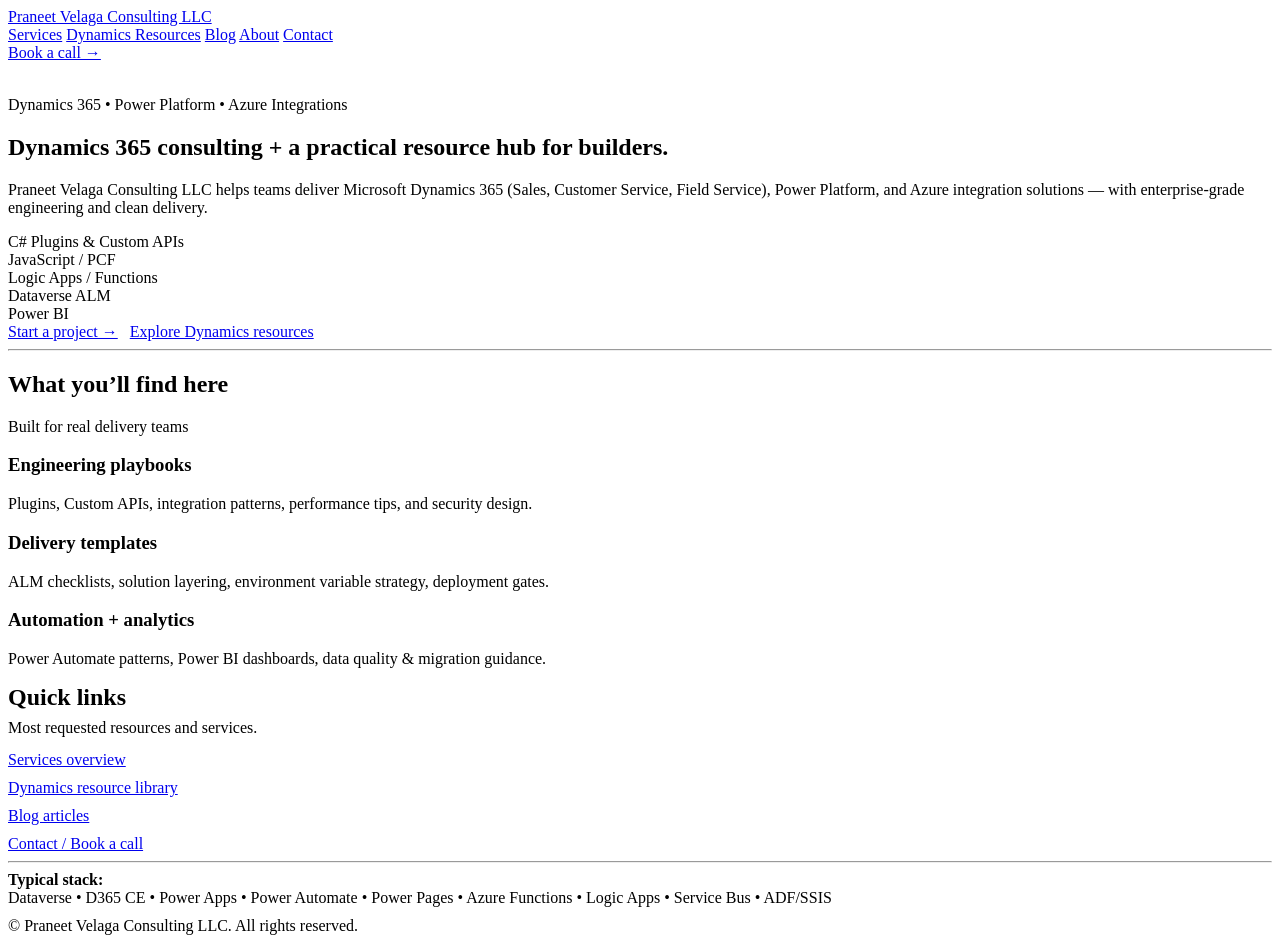
==== index.html @ 3e067a27 "Add files via upload" ====
<!doctype html>
<html lang="en">
<head>
  <meta charset="utf-8" />
  <meta name="viewport" content="width=device-width, initial-scale=1" />
  <title>Praneet Velaga Consulting LLC | Dynamics 365 &amp; Power Platform Resource Hub</title>
  <meta name="description" content="Dynamics 365 consulting and a practical resource hub for plugins, integrations, ALM, Power Automate, Power Pages, and Power BI." />
  <link rel="stylesheet" href="assets/styles.css" />
  <link rel="icon" href="assets/favicon.svg" type="image/svg+xml" />
</head>
<body>
  <header>
    <div class="nav">
      <a class="brand" href="index.html">
        <div class="logo" aria-hidden="true"></div>
        <div>Praneet Velaga Consulting LLC</div>
      </a>
      <nav class="navlinks">
        <a href="services.html">Services</a>
        <a href="resources.html">Dynamics Resources</a>
        <a href="blog.html">Blog</a>
        <a href="about.html">About</a>
        <a href="contact.html">Contact</a>
      </nav>
      <a class="cta" href="contact.html">Book a call →</a>
    </div>
  </header>

  <main class="wrap">
    
<section class="grid2" style="padding:34px 0 10px;">
  <div>
    <div class="kicker">Dynamics 365 • Power Platform • Azure Integrations</div>
    <h1>Dynamics 365 consulting + a practical resource hub for builders.</h1>
    <p class="sub">
      Praneet Velaga Consulting LLC helps teams deliver Microsoft Dynamics 365 (Sales, Customer Service, Field Service),
      Power Platform, and Azure integration solutions — with enterprise-grade engineering and clean delivery.
    </p>

    <div class="pillrow">
      <div class="pill">C# Plugins & Custom APIs</div>
      <div class="pill">JavaScript / PCF</div>
      <div class="pill">Logic Apps / Functions</div>
      <div class="pill">Dataverse ALM</div>
      <div class="pill">Power BI</div>
    </div>

    <div style="display:flex; gap:12px; flex-wrap:wrap;">
      <a class="cta" href="contact.html">Start a project →</a>
      <a class="btn" href="resources.html">Explore Dynamics resources</a>
    </div>

    <hr class="sep"/>

    <div class="sectiontitle">
      <h2>What you’ll find here</h2>
      <p>Built for real delivery teams</p>
    </div>

    <div class="grid3">
      <div class="card item">
        <h3>Engineering playbooks</h3>
        <p>Plugins, Custom APIs, integration patterns, performance tips, and security design.</p>
      </div>
      <div class="card item">
        <h3>Delivery templates</h3>
        <p>ALM checklists, solution layering, environment variable strategy, deployment gates.</p>
      </div>
      <div class="card item">
        <h3>Automation + analytics</h3>
        <p>Power Automate patterns, Power BI dashboards, data quality & migration guidance.</p>
      </div>
    </div>
  </div>

  <div class="card">
    <h2 style="margin:0 0 8px;">Quick links</h2>
    <p class="small" style="margin:0; color:var(--muted)">Most requested resources and services.</p>
    <div style="margin-top:14px; display:grid; gap:10px;">
      <a class="btn" href="services.html">Services overview</a>
      <a class="btn" href="resources.html">Dynamics resource library</a>
      <a class="btn" href="blog.html">Blog articles</a>
      <a class="btn" href="contact.html">Contact / Book a call</a>
    </div>
    <hr class="sep"/>
    <div class="small" style="color:var(--muted)">
      <strong style="color:var(--text)">Typical stack:</strong><br/>
      Dataverse • D365 CE • Power Apps • Power Automate • Power Pages • Azure Functions • Logic Apps • Service Bus • ADF/SSIS
    </div>
  </div>
</section>

    <footer>
      <div class="small">© <span id="year"></span> Praneet Velaga Consulting LLC. All rights reserved.</div>
    </footer>
  </main>

  <script src="assets/site.js"></script>
  
</body>
</html>
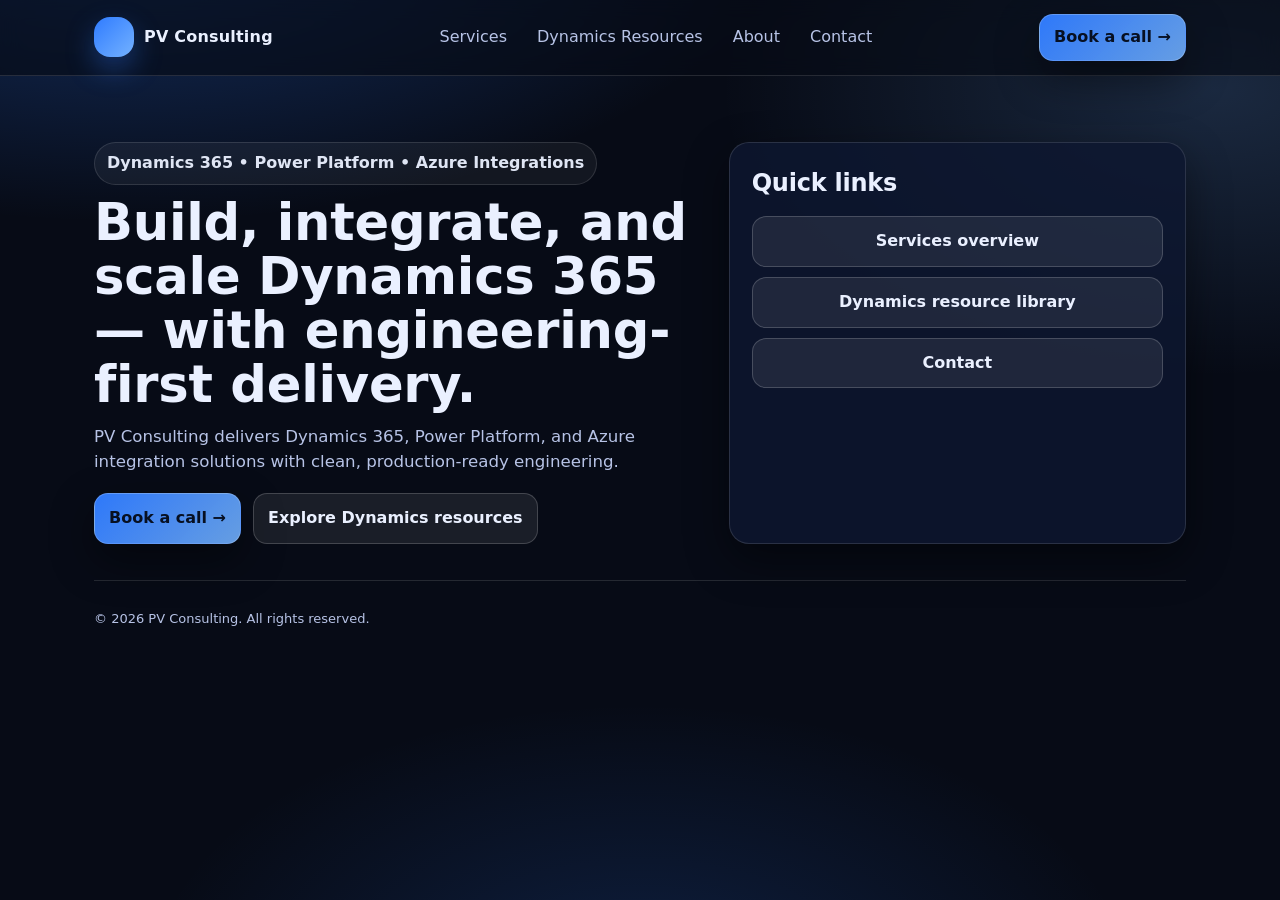
==== commit 9dd9f8fc: "Add files via upload" ====
--- a/index.html
+++ b/index.html
@@ -3,99 +3,47 @@
 <head>
   <meta charset="utf-8" />
   <meta name="viewport" content="width=device-width, initial-scale=1" />
-  <title>Praneet Velaga Consulting LLC | Dynamics 365 &amp; Power Platform Resource Hub</title>
-  <meta name="description" content="Dynamics 365 consulting and a practical resource hub for plugins, integrations, ALM, Power Automate, Power Pages, and Power BI." />
+  <title>PV Consulting | Dynamics 365 &amp; Power Platform</title>
+  <meta name="description" content="PV Consulting website." />
   <link rel="stylesheet" href="assets/styles.css" />
   <link rel="icon" href="assets/favicon.svg" type="image/svg+xml" />
 </head>
 <body>
   <header>
     <div class="nav">
-      <a class="brand" href="index.html">
-        <div class="logo" aria-hidden="true"></div>
-        <div>Praneet Velaga Consulting LLC</div>
-      </a>
+      <a class="brand" href="index.html"><div class="logo" aria-hidden="true"></div><div>PV Consulting</div></a>
       <nav class="navlinks">
         <a href="services.html">Services</a>
         <a href="resources.html">Dynamics Resources</a>
-        <a href="blog.html">Blog</a>
         <a href="about.html">About</a>
         <a href="contact.html">Contact</a>
       </nav>
-      <a class="cta" href="contact.html">Book a call →</a>
+      <a class="cta" href="https://calendly.com/your-calendly-link" target="_blank" rel="noopener">Book a call →</a>
     </div>
   </header>
-
   <main class="wrap">
-    
-<section class="grid2" style="padding:34px 0 10px;">
+    <section class="grid2" style="padding:42px 0 10px;">
   <div>
     <div class="kicker">Dynamics 365 • Power Platform • Azure Integrations</div>
-    <h1>Dynamics 365 consulting + a practical resource hub for builders.</h1>
-    <p class="sub">
-      Praneet Velaga Consulting LLC helps teams deliver Microsoft Dynamics 365 (Sales, Customer Service, Field Service),
-      Power Platform, and Azure integration solutions — with enterprise-grade engineering and clean delivery.
-    </p>
-
-    <div class="pillrow">
-      <div class="pill">C# Plugins & Custom APIs</div>
-      <div class="pill">JavaScript / PCF</div>
-      <div class="pill">Logic Apps / Functions</div>
-      <div class="pill">Dataverse ALM</div>
-      <div class="pill">Power BI</div>
-    </div>
-
+    <h1>Build, integrate, and scale Dynamics 365 — with engineering-first delivery.</h1>
+    <p class="sub">PV Consulting delivers Dynamics 365, Power Platform, and Azure integration solutions with clean, production-ready engineering.</p>
     <div style="display:flex; gap:12px; flex-wrap:wrap;">
-      <a class="cta" href="contact.html">Start a project →</a>
+      <a class="cta" href="https://calendly.com/your-calendly-link" target="_blank" rel="noopener">Book a call →</a>
       <a class="btn" href="resources.html">Explore Dynamics resources</a>
     </div>
-
-    <hr class="sep"/>
-
-    <div class="sectiontitle">
-      <h2>What you’ll find here</h2>
-      <p>Built for real delivery teams</p>
-    </div>
-
-    <div class="grid3">
-      <div class="card item">
-        <h3>Engineering playbooks</h3>
-        <p>Plugins, Custom APIs, integration patterns, performance tips, and security design.</p>
-      </div>
-      <div class="card item">
-        <h3>Delivery templates</h3>
-        <p>ALM checklists, solution layering, environment variable strategy, deployment gates.</p>
-      </div>
-      <div class="card item">
-        <h3>Automation + analytics</h3>
-        <p>Power Automate patterns, Power BI dashboards, data quality & migration guidance.</p>
-      </div>
-    </div>
   </div>
-
   <div class="card">
     <h2 style="margin:0 0 8px;">Quick links</h2>
-    <p class="small" style="margin:0; color:var(--muted)">Most requested resources and services.</p>
     <div style="margin-top:14px; display:grid; gap:10px;">
       <a class="btn" href="services.html">Services overview</a>
       <a class="btn" href="resources.html">Dynamics resource library</a>
-      <a class="btn" href="blog.html">Blog articles</a>
-      <a class="btn" href="contact.html">Contact / Book a call</a>
-    </div>
-    <hr class="sep"/>
-    <div class="small" style="color:var(--muted)">
-      <strong style="color:var(--text)">Typical stack:</strong><br/>
-      Dataverse • D365 CE • Power Apps • Power Automate • Power Pages • Azure Functions • Logic Apps • Service Bus • ADF/SSIS
+      <a class="btn" href="contact.html">Contact</a>
     </div>
   </div>
 </section>
-
-    <footer>
-      <div class="small">© <span id="year"></span> Praneet Velaga Consulting LLC. All rights reserved.</div>
-    </footer>
+    <footer><div class="small">© <span id="year"></span> PV Consulting. All rights reserved.</div></footer>
   </main>
-
   <script src="assets/site.js"></script>
   
 </body>
-</html>
+</html>
--- a/assets/styles.css
+++ b/assets/styles.css
@@ -0,0 +1,140 @@
+:root{
+  --bg:#070b16;
+  --panel:#0e1730;
+  --panel2:#0b1226;
+  --text:#eaf0ff;
+  --muted:#b7c3e6;
+  --accent:#2f7bff;
+  --accent2:#74b2ff;
+  --border:rgba(255,255,255,.12);
+  --shadow:0 16px 44px rgba(0,0,0,.45);
+  --radius:20px;
+  --max:1140px;
+}
+*{box-sizing:border-box}
+html,body{height:100%}
+body{
+  margin:0;
+  font-family: ui-sans-serif, system-ui, -apple-system, Segoe UI, Roboto, Helvetica, Arial;
+  background:
+    radial-gradient(1100px 520px at 10% -10%, rgba(47,123,255,.35), transparent 60%),
+    radial-gradient(900px 520px at 95% 10%, rgba(116,178,255,.18), transparent 55%),
+    radial-gradient(900px 520px at 50% 110%, rgba(47,123,255,.18), transparent 55%),
+    var(--bg);
+  color:var(--text);
+  line-height:1.55;
+}
+a{color:inherit}
+.wrap{max-width:var(--max); margin:0 auto; padding:24px}
+header{
+  position:sticky; top:0;
+  backdrop-filter: blur(10px);
+  background: rgba(7,11,22,.65);
+  border-bottom: 1px solid var(--border);
+  z-index:10;
+}
+.nav{
+  display:flex; align-items:center; justify-content:space-between;
+  gap:16px;
+  padding:14px 24px;
+  max-width:var(--max); margin:0 auto;
+}
+.brand{
+  display:flex; align-items:center; gap:10px; text-decoration:none;
+  font-weight:900; letter-spacing:.2px;
+}
+.logo{
+  width:40px; height:40px; border-radius:16px;
+  background: linear-gradient(135deg, var(--accent), var(--accent2));
+  box-shadow: 0 12px 28px rgba(47,123,255,.35);
+}
+.navlinks{display:flex; gap:8px; flex-wrap:wrap}
+.navlinks a{
+  text-decoration:none; color:var(--muted);
+  padding:8px 10px; border-radius:12px;
+  border:1px solid transparent;
+}
+.navlinks a:hover{background:rgba(255,255,255,.06); color:var(--text); border-color:rgba(255,255,255,.08)}
+.navlinks a.active{background:rgba(255,255,255,.07); color:var(--text); border-color:rgba(255,255,255,.12)}
+.cta{
+  display:inline-flex; align-items:center; gap:10px;
+  background: linear-gradient(135deg, rgba(47,123,255,.98), rgba(116,178,255,.88));
+  color:#071022;
+  text-decoration:none;
+  padding:10px 14px;
+  border-radius:14px;
+  font-weight:900;
+  box-shadow: var(--shadow);
+  border:1px solid rgba(255,255,255,.18);
+  white-space:nowrap;
+}
+.btn{
+  display:inline-flex;
+  justify-content:center; align-items:center;
+  gap:10px;
+  padding:12px 14px;
+  border-radius:14px;
+  border:1px solid rgba(255,255,255,.18);
+  background: rgba(255,255,255,.08);
+  color: var(--text);
+  cursor:pointer;
+  font-weight:800;
+  text-decoration:none;
+}
+.btn:hover{background: rgba(255,255,255,.12)}
+.card{
+  background: rgba(14,23,48,.84);
+  border: 1px solid var(--border);
+  border-radius: var(--radius);
+  box-shadow: var(--shadow);
+  padding:22px;
+}
+h1,h2,h3{letter-spacing:-.25px}
+h1{font-size: clamp(32px, 4vw, 56px); line-height:1.06; margin:0 0 12px}
+.sub{color:var(--muted); font-size: clamp(16px, 1.3vw, 18px); margin:0 0 18px}
+.kicker{
+  color: rgba(234,240,255,.95);
+  font-weight:900;
+  display:inline-block;
+  margin-bottom:10px;
+  padding:8px 12px;
+  border-radius:999px;
+  border:1px solid var(--border);
+  background: rgba(255,255,255,.05);
+}
+.grid2{display:grid; grid-template-columns: 1.15fr .85fr; gap:16px; align-items:stretch}
+@media (max-width: 900px){.grid2{grid-template-columns:1fr}}
+.grid3{display:grid; grid-template-columns: repeat(3, 1fr); gap:14px}
+@media (max-width: 900px){.grid3{grid-template-columns:1fr}}
+.pillrow{display:flex; flex-wrap:wrap; gap:10px; margin:16px 0 24px}
+.pill{
+  padding:8px 12px;
+  border-radius:999px;
+  background: rgba(255,255,255,.06);
+  border: 1px solid var(--border);
+  color: var(--muted);
+  font-size: 13px;
+}
+.sectiontitle{display:flex; align-items:flex-end; justify-content:space-between; gap:12px; margin:18px 0 12px}
+.sectiontitle p{margin:0; color:var(--muted); font-size:14px}
+.item h3{margin:0 0 6px; font-size:16px}
+.item p{margin:0; color:var(--muted); font-size:14px}
+.list{margin:0; padding-left:18px; color:var(--muted)}
+.list li{margin:8px 0}
+footer{padding:28px 0 40px; color:var(--muted); border-top:1px solid var(--border); margin-top:26px}
+.small{font-size:13px}
+.controls{display:flex; flex-wrap:wrap; gap:10px; align-items:center; margin:14px 0 6px;}
+input[type="search"], select{
+  padding:12px 12px; border-radius:14px; border:1px solid var(--border);
+  background: rgba(255,255,255,.05); color: var(--text); outline:none;
+}
+select{padding-right:32px}
+.tag{
+  display:inline-flex; align-items:center; font-size:12px; padding:6px 10px;
+  border-radius:999px; border:1px solid rgba(255,255,255,.14);
+  background: rgba(255,255,255,.05); color: var(--muted);
+  margin-right:8px; margin-top:8px;
+}
+.resource-meta{margin-top:10px; color:var(--muted); font-size:13px}
+.resource-actions{display:flex; gap:10px; flex-wrap:wrap; margin-top:12px}
+hr.sep{border:none; border-top:1px solid var(--border); margin:18px 0}
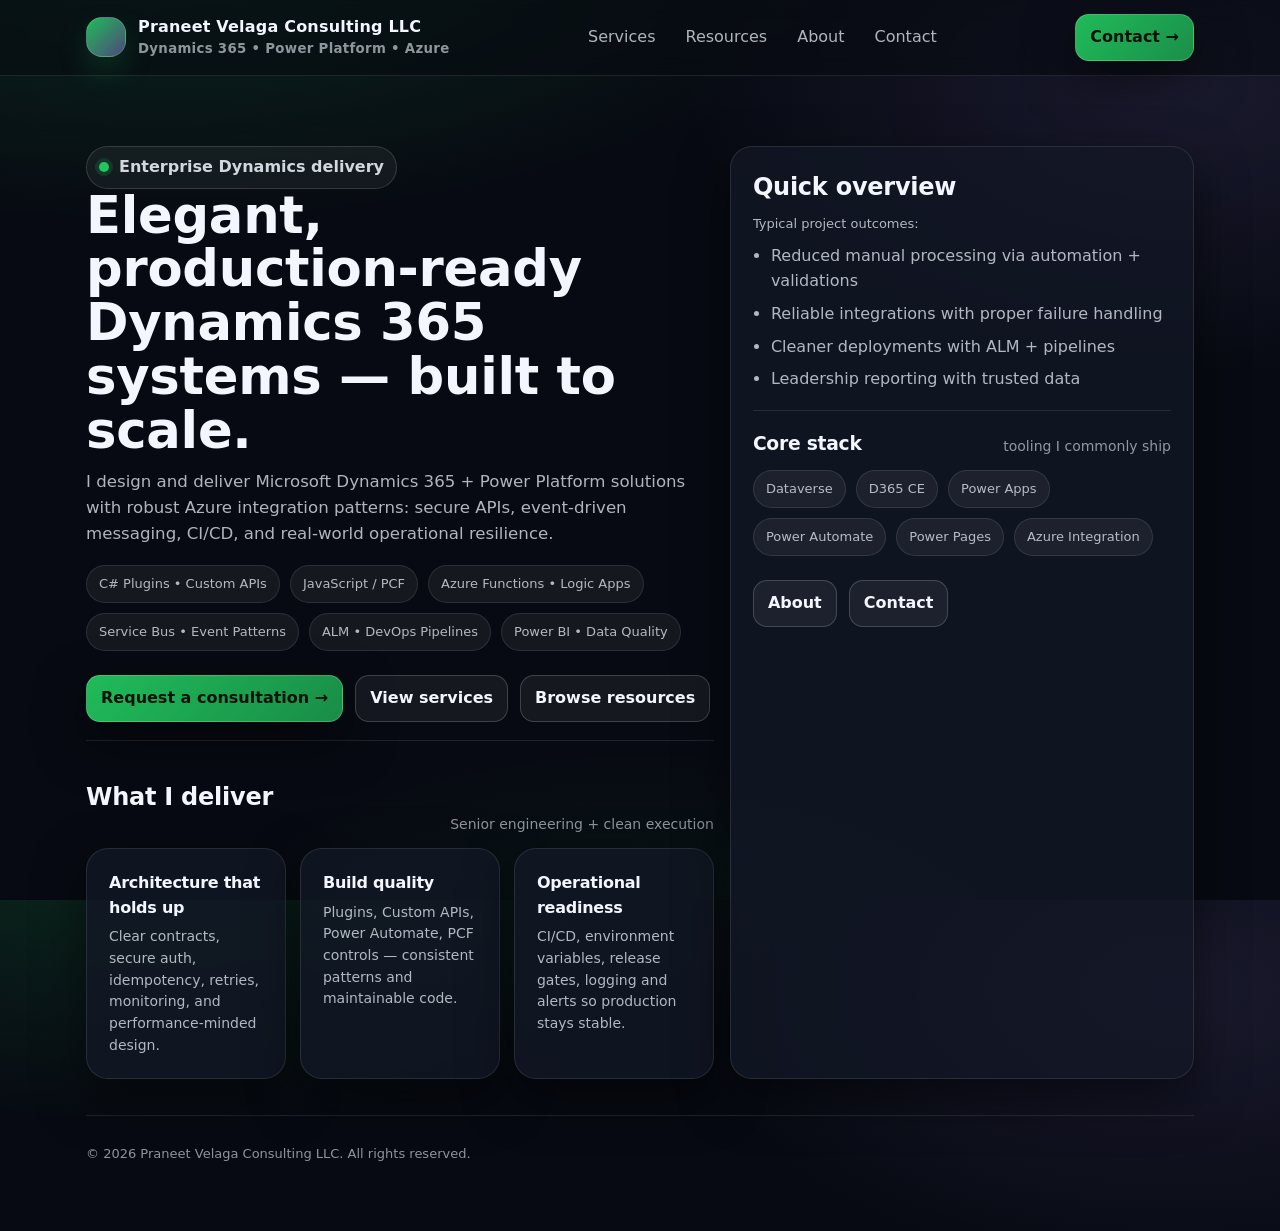
==== commit 8fccad76: "Add files via upload" ====
--- a/index.html
+++ b/index.html
@@ -3,47 +3,118 @@
 <head>
   <meta charset="utf-8" />
   <meta name="viewport" content="width=device-width, initial-scale=1" />
-  <title>PV Consulting | Dynamics 365 &amp; Power Platform</title>
-  <meta name="description" content="PV Consulting website." />
+  <title>Praneet Velaga Consulting LLC | Dynamics 365 &amp; Power Platform</title>
+  <meta name="description" content="Elegant Dynamics 365 consulting website with technical services and a curated resource hub." />
   <link rel="stylesheet" href="assets/styles.css" />
   <link rel="icon" href="assets/favicon.svg" type="image/svg+xml" />
 </head>
 <body>
   <header>
     <div class="nav">
-      <a class="brand" href="index.html"><div class="logo" aria-hidden="true"></div><div>PV Consulting</div></a>
+      <a class="brand" href="index.html">
+        <div class="logo" aria-hidden="true"></div>
+        <div>
+          Praneet Velaga Consulting LLC
+          <small>Dynamics 365 • Power Platform • Azure</small>
+        </div>
+      </a>
       <nav class="navlinks">
         <a href="services.html">Services</a>
-        <a href="resources.html">Dynamics Resources</a>
+        <a href="resources.html">Resources</a>
         <a href="about.html">About</a>
         <a href="contact.html">Contact</a>
       </nav>
-      <a class="cta" href="https://calendly.com/your-calendly-link" target="_blank" rel="noopener">Book a call →</a>
+      <a class="cta" href="contact.html">Contact →</a>
     </div>
   </header>
+
   <main class="wrap">
-    <section class="grid2" style="padding:42px 0 10px;">
+    
+<section class="grid2" style="padding:44px 0 10px;">
   <div>
-    <div class="kicker">Dynamics 365 • Power Platform • Azure Integrations</div>
-    <h1>Build, integrate, and scale Dynamics 365 — with engineering-first delivery.</h1>
-    <p class="sub">PV Consulting delivers Dynamics 365, Power Platform, and Azure integration solutions with clean, production-ready engineering.</p>
+    <div class="kicker"><span class="kdot"></span> Enterprise Dynamics delivery</div>
+    <h1>Elegant, production‑ready Dynamics 365 systems — built to scale.</h1>
+    <p class="sub">
+      I design and deliver Microsoft Dynamics 365 + Power Platform solutions with robust Azure integration patterns:
+      secure APIs, event-driven messaging, CI/CD, and real-world operational resilience.
+    </p>
+
+    <div class="pillrow">
+      <div class="pill">C# Plugins • Custom APIs</div>
+      <div class="pill">JavaScript / PCF</div>
+      <div class="pill">Azure Functions • Logic Apps</div>
+      <div class="pill">Service Bus • Event Patterns</div>
+      <div class="pill">ALM • DevOps Pipelines</div>
+      <div class="pill">Power BI • Data Quality</div>
+    </div>
+
     <div style="display:flex; gap:12px; flex-wrap:wrap;">
-      <a class="cta" href="https://calendly.com/your-calendly-link" target="_blank" rel="noopener">Book a call →</a>
-      <a class="btn" href="resources.html">Explore Dynamics resources</a>
+      <a class="cta" href="contact.html">Request a consultation →</a>
+      <a class="ghost" href="services.html">View services</a>
+      <a class="ghost" href="resources.html">Browse resources</a>
+    </div>
+
+    <hr class="sep"/>
+
+    <div class="sectiontitle">
+      <h2>What I deliver</h2>
+      <p>Senior engineering + clean execution</p>
+    </div>
+
+    <div class="grid3">
+      <div class="card item">
+        <h3>Architecture that holds up</h3>
+        <p>Clear contracts, secure auth, idempotency, retries, monitoring, and performance-minded design.</p>
+      </div>
+      <div class="card item">
+        <h3>Build quality</h3>
+        <p>Plugins, Custom APIs, Power Automate, PCF controls — consistent patterns and maintainable code.</p>
+      </div>
+      <div class="card item">
+        <h3>Operational readiness</h3>
+        <p>CI/CD, environment variables, release gates, logging and alerts so production stays stable.</p>
+      </div>
     </div>
   </div>
+
   <div class="card">
-    <h2 style="margin:0 0 8px;">Quick links</h2>
-    <div style="margin-top:14px; display:grid; gap:10px;">
-      <a class="btn" href="services.html">Services overview</a>
-      <a class="btn" href="resources.html">Dynamics resource library</a>
-      <a class="btn" href="contact.html">Contact</a>
+    <h2 style="margin:0 0 8px;">Quick overview</h2>
+    <p class="small" style="margin:0; color:var(--muted)">Typical project outcomes:</p>
+    <ul class="list" style="margin-top:10px;">
+      <li>Reduced manual processing via automation + validations</li>
+      <li>Reliable integrations with proper failure handling</li>
+      <li>Cleaner deployments with ALM + pipelines</li>
+      <li>Leadership reporting with trusted data</li>
+    </ul>
+
+    <hr class="sep"/>
+
+    <div class="sectiontitle" style="margin-top:0;">
+      <h3 style="margin:0;">Core stack</h3>
+      <p>tooling I commonly ship</p>
+    </div>
+    <div class="pillrow" style="margin-top:10px;">
+      <div class="pill">Dataverse</div>
+      <div class="pill">D365 CE</div>
+      <div class="pill">Power Apps</div>
+      <div class="pill">Power Automate</div>
+      <div class="pill">Power Pages</div>
+      <div class="pill">Azure Integration</div>
+    </div>
+
+    <div style="display:flex; gap:12px; flex-wrap:wrap; margin-top:6px;">
+      <a class="ghost" href="about.html">About</a>
+      <a class="ghost" href="contact.html">Contact</a>
     </div>
   </div>
 </section>
-    <footer><div class="small">© <span id="year"></span> PV Consulting. All rights reserved.</div></footer>
+
+    <footer>
+      <div class="small">© <span id="year"></span> Praneet Velaga Consulting LLC. All rights reserved.</div>
+    </footer>
   </main>
+
   <script src="assets/site.js"></script>
   
 </body>
-</html>+</html>
--- a/assets/styles.css
+++ b/assets/styles.css
@@ -1,111 +1,125 @@
 :root{
-  --bg:#070b16;
-  --panel:#0e1730;
-  --panel2:#0b1226;
-  --text:#eaf0ff;
-  --muted:#b7c3e6;
-  --accent:#2f7bff;
-  --accent2:#74b2ff;
-  --border:rgba(255,255,255,.12);
-  --shadow:0 16px 44px rgba(0,0,0,.45);
-  --radius:20px;
-  --max:1140px;
+  --bg:#070A12;
+  --panel:rgba(18,24,38,.78);
+  --panelSolid:#121826;
+  --text:#F3F6FF;
+  --muted:rgba(243,246,255,.72);
+  --muted2:rgba(243,246,255,.58);
+  --accent:#22c55e;      /* subtle emerald */
+  --accent2:#a78bfa;     /* soft violet highlight (sparingly) */
+  --border:rgba(255,255,255,.10);
+  --shadow:0 18px 50px rgba(0,0,0,.50);
+  --radius:22px;
+  --max:1160px;
 }
 *{box-sizing:border-box}
 html,body{height:100%}
 body{
   margin:0;
   font-family: ui-sans-serif, system-ui, -apple-system, Segoe UI, Roboto, Helvetica, Arial;
-  background:
-    radial-gradient(1100px 520px at 10% -10%, rgba(47,123,255,.35), transparent 60%),
-    radial-gradient(900px 520px at 95% 10%, rgba(116,178,255,.18), transparent 55%),
-    radial-gradient(900px 520px at 50% 110%, rgba(47,123,255,.18), transparent 55%),
-    var(--bg);
   color:var(--text);
   line-height:1.55;
+  background:
+    radial-gradient(1200px 520px at 12% -10%, rgba(34,197,94,.18), transparent 60%),
+    radial-gradient(900px 520px at 92% 10%, rgba(167,139,250,.12), transparent 55%),
+    radial-gradient(900px 520px at 50% 115%, rgba(34,197,94,.10), transparent 55%),
+    var(--bg);
 }
 a{color:inherit}
-.wrap{max-width:var(--max); margin:0 auto; padding:24px}
+.wrap{max-width:var(--max); margin:0 auto; padding:26px}
 header{
-  position:sticky; top:0;
+  position:sticky; top:0; z-index:10;
   backdrop-filter: blur(10px);
-  background: rgba(7,11,22,.65);
+  background: rgba(7,10,18,.60);
   border-bottom: 1px solid var(--border);
-  z-index:10;
 }
 .nav{
   display:flex; align-items:center; justify-content:space-between;
-  gap:16px;
-  padding:14px 24px;
+  gap:14px;
+  padding:14px 26px;
   max-width:var(--max); margin:0 auto;
 }
 .brand{
-  display:flex; align-items:center; gap:10px; text-decoration:none;
+  display:flex; align-items:center; gap:12px; text-decoration:none;
   font-weight:900; letter-spacing:.2px;
 }
 .logo{
   width:40px; height:40px; border-radius:16px;
-  background: linear-gradient(135deg, var(--accent), var(--accent2));
-  box-shadow: 0 12px 28px rgba(47,123,255,.35);
+  background:
+    linear-gradient(135deg, rgba(34,197,94,.95), rgba(167,139,250,.45));
+  box-shadow: 0 14px 30px rgba(34,197,94,.18);
+  border:1px solid rgba(255,255,255,.14);
 }
+.brand small{display:block; font-weight:700; color:var(--muted2); letter-spacing:.3px}
 .navlinks{display:flex; gap:8px; flex-wrap:wrap}
 .navlinks a{
-  text-decoration:none; color:var(--muted);
-  padding:8px 10px; border-radius:12px;
+  text-decoration:none;
+  color:var(--muted);
+  padding:8px 10px;
+  border-radius:12px;
   border:1px solid transparent;
 }
-.navlinks a:hover{background:rgba(255,255,255,.06); color:var(--text); border-color:rgba(255,255,255,.08)}
-.navlinks a.active{background:rgba(255,255,255,.07); color:var(--text); border-color:rgba(255,255,255,.12)}
+.navlinks a:hover{
+  background:rgba(255,255,255,.06);
+  color:var(--text);
+  border-color:rgba(255,255,255,.10);
+}
+.navlinks a.active{
+  background:rgba(255,255,255,.07);
+  color:var(--text);
+  border-color:rgba(255,255,255,.14);
+}
 .cta{
   display:inline-flex; align-items:center; gap:10px;
-  background: linear-gradient(135deg, rgba(47,123,255,.98), rgba(116,178,255,.88));
-  color:#071022;
   text-decoration:none;
   padding:10px 14px;
   border-radius:14px;
   font-weight:900;
+  color:#07120b;
+  background: linear-gradient(135deg, rgba(34,197,94,.95), rgba(34,197,94,.70));
+  border:1px solid rgba(255,255,255,.18);
   box-shadow: var(--shadow);
-  border:1px solid rgba(255,255,255,.18);
   white-space:nowrap;
 }
-.btn{
-  display:inline-flex;
-  justify-content:center; align-items:center;
-  gap:10px;
-  padding:12px 14px;
+.ghost{
+  display:inline-flex; align-items:center; justify-content:center;
+  padding:10px 14px;
   border-radius:14px;
   border:1px solid rgba(255,255,255,.18);
-  background: rgba(255,255,255,.08);
+  background: rgba(255,255,255,.06);
   color: var(--text);
-  cursor:pointer;
+  text-decoration:none;
   font-weight:800;
-  text-decoration:none;
 }
-.btn:hover{background: rgba(255,255,255,.12)}
+.ghost:hover{background:rgba(255,255,255,.10)}
 .card{
-  background: rgba(14,23,48,.84);
+  background: var(--panel);
   border: 1px solid var(--border);
   border-radius: var(--radius);
   box-shadow: var(--shadow);
   padding:22px;
 }
 h1,h2,h3{letter-spacing:-.25px}
-h1{font-size: clamp(32px, 4vw, 56px); line-height:1.06; margin:0 0 12px}
+h1{font-size: clamp(34px, 4vw, 58px); line-height:1.05; margin:0 0 12px}
 .sub{color:var(--muted); font-size: clamp(16px, 1.3vw, 18px); margin:0 0 18px}
 .kicker{
-  color: rgba(234,240,255,.95);
-  font-weight:900;
-  display:inline-block;
-  margin-bottom:10px;
+  display:inline-flex; gap:10px; align-items:center;
   padding:8px 12px;
   border-radius:999px;
-  border:1px solid var(--border);
+  border:1px solid rgba(255,255,255,.14);
   background: rgba(255,255,255,.05);
+  color: rgba(243,246,255,.86);
+  font-weight:900;
+}
+.kdot{
+  width:10px; height:10px; border-radius:999px;
+  background: var(--accent);
+  box-shadow: 0 0 0 4px rgba(34,197,94,.16);
 }
 .grid2{display:grid; grid-template-columns: 1.15fr .85fr; gap:16px; align-items:stretch}
-@media (max-width: 900px){.grid2{grid-template-columns:1fr}}
+@media (max-width: 960px){.grid2{grid-template-columns:1fr}}
 .grid3{display:grid; grid-template-columns: repeat(3, 1fr); gap:14px}
-@media (max-width: 900px){.grid3{grid-template-columns:1fr}}
+@media (max-width: 960px){.grid3{grid-template-columns:1fr}}
 .pillrow{display:flex; flex-wrap:wrap; gap:10px; margin:16px 0 24px}
 .pill{
   padding:8px 12px;
@@ -116,13 +130,15 @@
   font-size: 13px;
 }
 .sectiontitle{display:flex; align-items:flex-end; justify-content:space-between; gap:12px; margin:18px 0 12px}
-.sectiontitle p{margin:0; color:var(--muted); font-size:14px}
+.sectiontitle p{margin:0; color:var(--muted2); font-size:14px}
 .item h3{margin:0 0 6px; font-size:16px}
 .item p{margin:0; color:var(--muted); font-size:14px}
 .list{margin:0; padding-left:18px; color:var(--muted)}
 .list li{margin:8px 0}
-footer{padding:28px 0 40px; color:var(--muted); border-top:1px solid var(--border); margin-top:26px}
+hr.sep{border:none; border-top:1px solid var(--border); margin:18px 0}
+footer{padding:28px 0 40px; color:var(--muted2); border-top:1px solid var(--border); margin-top:26px}
 .small{font-size:13px}
+
 .controls{display:flex; flex-wrap:wrap; gap:10px; align-items:center; margin:14px 0 6px;}
 input[type="search"], select{
   padding:12px 12px; border-radius:14px; border:1px solid var(--border);
@@ -130,11 +146,35 @@
 }
 select{padding-right:32px}
 .tag{
-  display:inline-flex; align-items:center; font-size:12px; padding:6px 10px;
-  border-radius:999px; border:1px solid rgba(255,255,255,.14);
-  background: rgba(255,255,255,.05); color: var(--muted);
+  display:inline-flex; align-items:center;
+  font-size:12px; padding:6px 10px; border-radius:999px;
+  border:1px solid rgba(255,255,255,.14);
+  background: rgba(255,255,255,.05);
+  color: var(--muted);
   margin-right:8px; margin-top:8px;
 }
-.resource-meta{margin-top:10px; color:var(--muted); font-size:13px}
+.resource-meta{margin-top:10px; color:var(--muted2); font-size:13px}
 .resource-actions{display:flex; gap:10px; flex-wrap:wrap; margin-top:12px}
-hr.sep{border:none; border-top:1px solid var(--border); margin:18px 0}
+
+label{display:block; font-size:13px; color:var(--muted2); margin-bottom:6px}
+input, textarea{
+  width:100%;
+  padding:12px 12px;
+  border-radius:14px;
+  border:1px solid var(--border);
+  background: rgba(255,255,255,.05);
+  color: var(--text);
+  outline:none;
+}
+textarea{min-height:110px; resize:vertical}
+button.btn{
+  width:100%;
+  padding:12px 14px;
+  border-radius:14px;
+  border:1px solid rgba(255,255,255,.18);
+  background: rgba(255,255,255,.08);
+  color: var(--text);
+  cursor:pointer;
+  font-weight:900;
+}
+button.btn:hover{background: rgba(255,255,255,.12)}
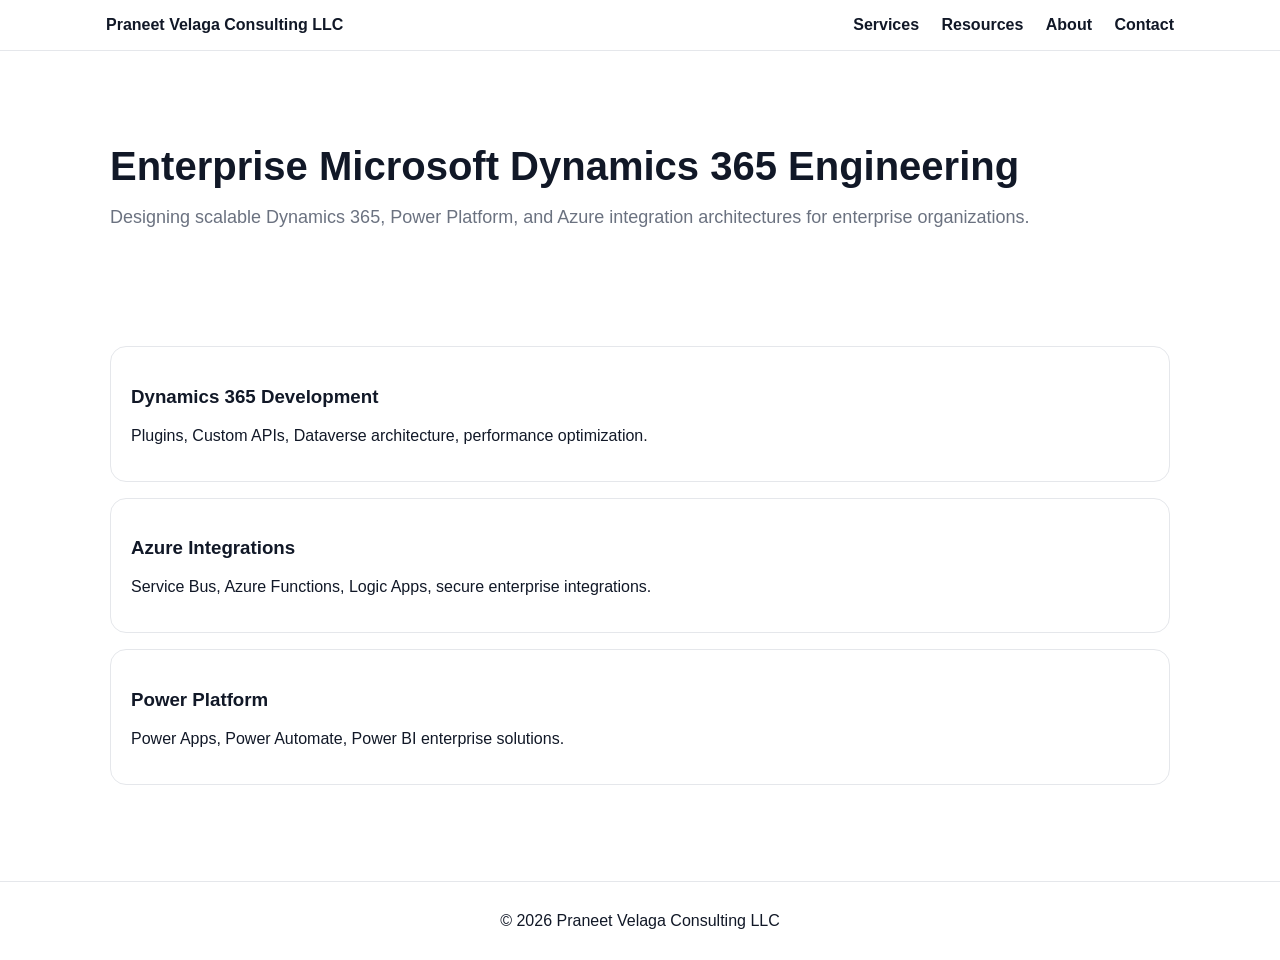
==== commit 3feb1c09: "Add files via upload" ====
--- a/index.html
+++ b/index.html
@@ -1,120 +1,49 @@
-<!doctype html>
-<html lang="en">
+
+<!DOCTYPE html>
+<html>
 <head>
-  <meta charset="utf-8" />
-  <meta name="viewport" content="width=device-width, initial-scale=1" />
-  <title>Praneet Velaga Consulting LLC | Dynamics 365 &amp; Power Platform</title>
-  <meta name="description" content="Elegant Dynamics 365 consulting website with technical services and a curated resource hub." />
-  <link rel="stylesheet" href="assets/styles.css" />
-  <link rel="icon" href="assets/favicon.svg" type="image/svg+xml" />
+<title>Praneet Velaga Consulting LLC</title>
+<link rel="stylesheet" href="assets/styles.css">
 </head>
 <body>
-  <header>
-    <div class="nav">
-      <a class="brand" href="index.html">
-        <div class="logo" aria-hidden="true"></div>
-        <div>
-          Praneet Velaga Consulting LLC
-          <small>Dynamics 365 • Power Platform • Azure</small>
-        </div>
-      </a>
-      <nav class="navlinks">
-        <a href="services.html">Services</a>
-        <a href="resources.html">Resources</a>
-        <a href="about.html">About</a>
-        <a href="contact.html">Contact</a>
-      </nav>
-      <a class="cta" href="contact.html">Contact →</a>
-    </div>
-  </header>
 
-  <main class="wrap">
-    
-<section class="grid2" style="padding:44px 0 10px;">
-  <div>
-    <div class="kicker"><span class="kdot"></span> Enterprise Dynamics delivery</div>
-    <h1>Elegant, production‑ready Dynamics 365 systems — built to scale.</h1>
-    <p class="sub">
-      I design and deliver Microsoft Dynamics 365 + Power Platform solutions with robust Azure integration patterns:
-      secure APIs, event-driven messaging, CI/CD, and real-world operational resilience.
-    </p>
+<header>
+<div class="nav">
+<div><strong>Praneet Velaga Consulting LLC</strong></div>
+<div>
+<a href="services.html">Services</a>
+<a href="resources.html">Resources</a>
+<a href="about.html">About</a>
+<a href="contact.html">Contact</a>
+</div>
+</div>
+</header>
 
-    <div class="pillrow">
-      <div class="pill">C# Plugins • Custom APIs</div>
-      <div class="pill">JavaScript / PCF</div>
-      <div class="pill">Azure Functions • Logic Apps</div>
-      <div class="pill">Service Bus • Event Patterns</div>
-      <div class="pill">ALM • DevOps Pipelines</div>
-      <div class="pill">Power BI • Data Quality</div>
-    </div>
-
-    <div style="display:flex; gap:12px; flex-wrap:wrap;">
-      <a class="cta" href="contact.html">Request a consultation →</a>
-      <a class="ghost" href="services.html">View services</a>
-      <a class="ghost" href="resources.html">Browse resources</a>
-    </div>
-
-    <hr class="sep"/>
-
-    <div class="sectiontitle">
-      <h2>What I deliver</h2>
-      <p>Senior engineering + clean execution</p>
-    </div>
-
-    <div class="grid3">
-      <div class="card item">
-        <h3>Architecture that holds up</h3>
-        <p>Clear contracts, secure auth, idempotency, retries, monitoring, and performance-minded design.</p>
-      </div>
-      <div class="card item">
-        <h3>Build quality</h3>
-        <p>Plugins, Custom APIs, Power Automate, PCF controls — consistent patterns and maintainable code.</p>
-      </div>
-      <div class="card item">
-        <h3>Operational readiness</h3>
-        <p>CI/CD, environment variables, release gates, logging and alerts so production stays stable.</p>
-      </div>
-    </div>
-  </div>
-
-  <div class="card">
-    <h2 style="margin:0 0 8px;">Quick overview</h2>
-    <p class="small" style="margin:0; color:var(--muted)">Typical project outcomes:</p>
-    <ul class="list" style="margin-top:10px;">
-      <li>Reduced manual processing via automation + validations</li>
-      <li>Reliable integrations with proper failure handling</li>
-      <li>Cleaner deployments with ALM + pipelines</li>
-      <li>Leadership reporting with trusted data</li>
-    </ul>
-
-    <hr class="sep"/>
-
-    <div class="sectiontitle" style="margin-top:0;">
-      <h3 style="margin:0;">Core stack</h3>
-      <p>tooling I commonly ship</p>
-    </div>
-    <div class="pillrow" style="margin-top:10px;">
-      <div class="pill">Dataverse</div>
-      <div class="pill">D365 CE</div>
-      <div class="pill">Power Apps</div>
-      <div class="pill">Power Automate</div>
-      <div class="pill">Power Pages</div>
-      <div class="pill">Azure Integration</div>
-    </div>
-
-    <div style="display:flex; gap:12px; flex-wrap:wrap; margin-top:6px;">
-      <a class="ghost" href="about.html">About</a>
-      <a class="ghost" href="contact.html">Contact</a>
-    </div>
-  </div>
+<section class="hero">
+<h1>Enterprise Microsoft Dynamics 365 Engineering</h1>
+<p>Designing scalable Dynamics 365, Power Platform, and Azure integration architectures for enterprise organizations.</p>
 </section>
 
-    <footer>
-      <div class="small">© <span id="year"></span> Praneet Velaga Consulting LLC. All rights reserved.</div>
-    </footer>
-  </main>
+<section class="section">
+<div class="card">
+<h3>Dynamics 365 Development</h3>
+<p>Plugins, Custom APIs, Dataverse architecture, performance optimization.</p>
+</div>
 
-  <script src="assets/site.js"></script>
-  
+<div class="card">
+<h3>Azure Integrations</h3>
+<p>Service Bus, Azure Functions, Logic Apps, secure enterprise integrations.</p>
+</div>
+
+<div class="card">
+<h3>Power Platform</h3>
+<p>Power Apps, Power Automate, Power BI enterprise solutions.</p>
+</div>
+</section>
+
+<footer>
+© 2026 Praneet Velaga Consulting LLC
+</footer>
+
 </body>
 </html>
--- a/assets/styles.css
+++ b/assets/styles.css
@@ -1,180 +1,66 @@
+
 :root{
-  --bg:#070A12;
-  --panel:rgba(18,24,38,.78);
-  --panelSolid:#121826;
-  --text:#F3F6FF;
-  --muted:rgba(243,246,255,.72);
-  --muted2:rgba(243,246,255,.58);
-  --accent:#22c55e;      /* subtle emerald */
-  --accent2:#a78bfa;     /* soft violet highlight (sparingly) */
-  --border:rgba(255,255,255,.10);
-  --shadow:0 18px 50px rgba(0,0,0,.50);
-  --radius:22px;
-  --max:1160px;
+  --bg:#ffffff;
+  --panel:#ffffff;
+  --text:#111827;
+  --muted:#6b7280;
+  --accent:#0f172a;
+  --border:#e5e7eb;
+  --radius:16px;
+  --max:1100px;
 }
 *{box-sizing:border-box}
-html,body{height:100%}
 body{
   margin:0;
-  font-family: ui-sans-serif, system-ui, -apple-system, Segoe UI, Roboto, Helvetica, Arial;
+  font-family:Arial,Helvetica,sans-serif;
+  background:var(--bg);
   color:var(--text);
-  line-height:1.55;
-  background:
-    radial-gradient(1200px 520px at 12% -10%, rgba(34,197,94,.18), transparent 60%),
-    radial-gradient(900px 520px at 92% 10%, rgba(167,139,250,.12), transparent 55%),
-    radial-gradient(900px 520px at 50% 115%, rgba(34,197,94,.10), transparent 55%),
-    var(--bg);
 }
-a{color:inherit}
-.wrap{max-width:var(--max); margin:0 auto; padding:26px}
 header{
-  position:sticky; top:0; z-index:10;
-  backdrop-filter: blur(10px);
-  background: rgba(7,10,18,.60);
-  border-bottom: 1px solid var(--border);
+  border-bottom:1px solid var(--border);
+  background:#ffffff;
 }
 .nav{
-  display:flex; align-items:center; justify-content:space-between;
-  gap:14px;
-  padding:14px 26px;
-  max-width:var(--max); margin:0 auto;
+  max-width:var(--max);
+  margin:auto;
+  padding:16px;
+  display:flex;
+  justify-content:space-between;
+  align-items:center;
 }
-.brand{
-  display:flex; align-items:center; gap:12px; text-decoration:none;
-  font-weight:900; letter-spacing:.2px;
+.nav a{
+  text-decoration:none;
+  color:#111827;
+  margin-left:18px;
+  font-weight:600;
 }
-.logo{
-  width:40px; height:40px; border-radius:16px;
-  background:
-    linear-gradient(135deg, rgba(34,197,94,.95), rgba(167,139,250,.45));
-  box-shadow: 0 14px 30px rgba(34,197,94,.18);
-  border:1px solid rgba(255,255,255,.14);
+.hero{
+  max-width:var(--max);
+  margin:auto;
+  padding:60px 20px;
 }
-.brand small{display:block; font-weight:700; color:var(--muted2); letter-spacing:.3px}
-.navlinks{display:flex; gap:8px; flex-wrap:wrap}
-.navlinks a{
-  text-decoration:none;
+.hero h1{
+  font-size:40px;
+  margin-bottom:10px;
+}
+.hero p{
   color:var(--muted);
-  padding:8px 10px;
-  border-radius:12px;
-  border:1px solid transparent;
+  font-size:18px;
 }
-.navlinks a:hover{
-  background:rgba(255,255,255,.06);
-  color:var(--text);
-  border-color:rgba(255,255,255,.10);
+.section{
+  max-width:var(--max);
+  margin:auto;
+  padding:40px 20px;
 }
-.navlinks a.active{
-  background:rgba(255,255,255,.07);
-  color:var(--text);
-  border-color:rgba(255,255,255,.14);
+.card{
+  border:1px solid var(--border);
+  border-radius:var(--radius);
+  padding:20px;
+  margin-bottom:16px;
 }
-.cta{
-  display:inline-flex; align-items:center; gap:10px;
-  text-decoration:none;
-  padding:10px 14px;
-  border-radius:14px;
-  font-weight:900;
-  color:#07120b;
-  background: linear-gradient(135deg, rgba(34,197,94,.95), rgba(34,197,94,.70));
-  border:1px solid rgba(255,255,255,.18);
-  box-shadow: var(--shadow);
-  white-space:nowrap;
+footer{
+  text-align:center;
+  padding:30px;
+  border-top:1px solid var(--border);
+  margin-top:40px;
 }
-.ghost{
-  display:inline-flex; align-items:center; justify-content:center;
-  padding:10px 14px;
-  border-radius:14px;
-  border:1px solid rgba(255,255,255,.18);
-  background: rgba(255,255,255,.06);
-  color: var(--text);
-  text-decoration:none;
-  font-weight:800;
-}
-.ghost:hover{background:rgba(255,255,255,.10)}
-.card{
-  background: var(--panel);
-  border: 1px solid var(--border);
-  border-radius: var(--radius);
-  box-shadow: var(--shadow);
-  padding:22px;
-}
-h1,h2,h3{letter-spacing:-.25px}
-h1{font-size: clamp(34px, 4vw, 58px); line-height:1.05; margin:0 0 12px}
-.sub{color:var(--muted); font-size: clamp(16px, 1.3vw, 18px); margin:0 0 18px}
-.kicker{
-  display:inline-flex; gap:10px; align-items:center;
-  padding:8px 12px;
-  border-radius:999px;
-  border:1px solid rgba(255,255,255,.14);
-  background: rgba(255,255,255,.05);
-  color: rgba(243,246,255,.86);
-  font-weight:900;
-}
-.kdot{
-  width:10px; height:10px; border-radius:999px;
-  background: var(--accent);
-  box-shadow: 0 0 0 4px rgba(34,197,94,.16);
-}
-.grid2{display:grid; grid-template-columns: 1.15fr .85fr; gap:16px; align-items:stretch}
-@media (max-width: 960px){.grid2{grid-template-columns:1fr}}
-.grid3{display:grid; grid-template-columns: repeat(3, 1fr); gap:14px}
-@media (max-width: 960px){.grid3{grid-template-columns:1fr}}
-.pillrow{display:flex; flex-wrap:wrap; gap:10px; margin:16px 0 24px}
-.pill{
-  padding:8px 12px;
-  border-radius:999px;
-  background: rgba(255,255,255,.06);
-  border: 1px solid var(--border);
-  color: var(--muted);
-  font-size: 13px;
-}
-.sectiontitle{display:flex; align-items:flex-end; justify-content:space-between; gap:12px; margin:18px 0 12px}
-.sectiontitle p{margin:0; color:var(--muted2); font-size:14px}
-.item h3{margin:0 0 6px; font-size:16px}
-.item p{margin:0; color:var(--muted); font-size:14px}
-.list{margin:0; padding-left:18px; color:var(--muted)}
-.list li{margin:8px 0}
-hr.sep{border:none; border-top:1px solid var(--border); margin:18px 0}
-footer{padding:28px 0 40px; color:var(--muted2); border-top:1px solid var(--border); margin-top:26px}
-.small{font-size:13px}
-
-.controls{display:flex; flex-wrap:wrap; gap:10px; align-items:center; margin:14px 0 6px;}
-input[type="search"], select{
-  padding:12px 12px; border-radius:14px; border:1px solid var(--border);
-  background: rgba(255,255,255,.05); color: var(--text); outline:none;
-}
-select{padding-right:32px}
-.tag{
-  display:inline-flex; align-items:center;
-  font-size:12px; padding:6px 10px; border-radius:999px;
-  border:1px solid rgba(255,255,255,.14);
-  background: rgba(255,255,255,.05);
-  color: var(--muted);
-  margin-right:8px; margin-top:8px;
-}
-.resource-meta{margin-top:10px; color:var(--muted2); font-size:13px}
-.resource-actions{display:flex; gap:10px; flex-wrap:wrap; margin-top:12px}
-
-label{display:block; font-size:13px; color:var(--muted2); margin-bottom:6px}
-input, textarea{
-  width:100%;
-  padding:12px 12px;
-  border-radius:14px;
-  border:1px solid var(--border);
-  background: rgba(255,255,255,.05);
-  color: var(--text);
-  outline:none;
-}
-textarea{min-height:110px; resize:vertical}
-button.btn{
-  width:100%;
-  padding:12px 14px;
-  border-radius:14px;
-  border:1px solid rgba(255,255,255,.18);
-  background: rgba(255,255,255,.08);
-  color: var(--text);
-  cursor:pointer;
-  font-weight:900;
-}
-button.btn:hover{background: rgba(255,255,255,.12)}
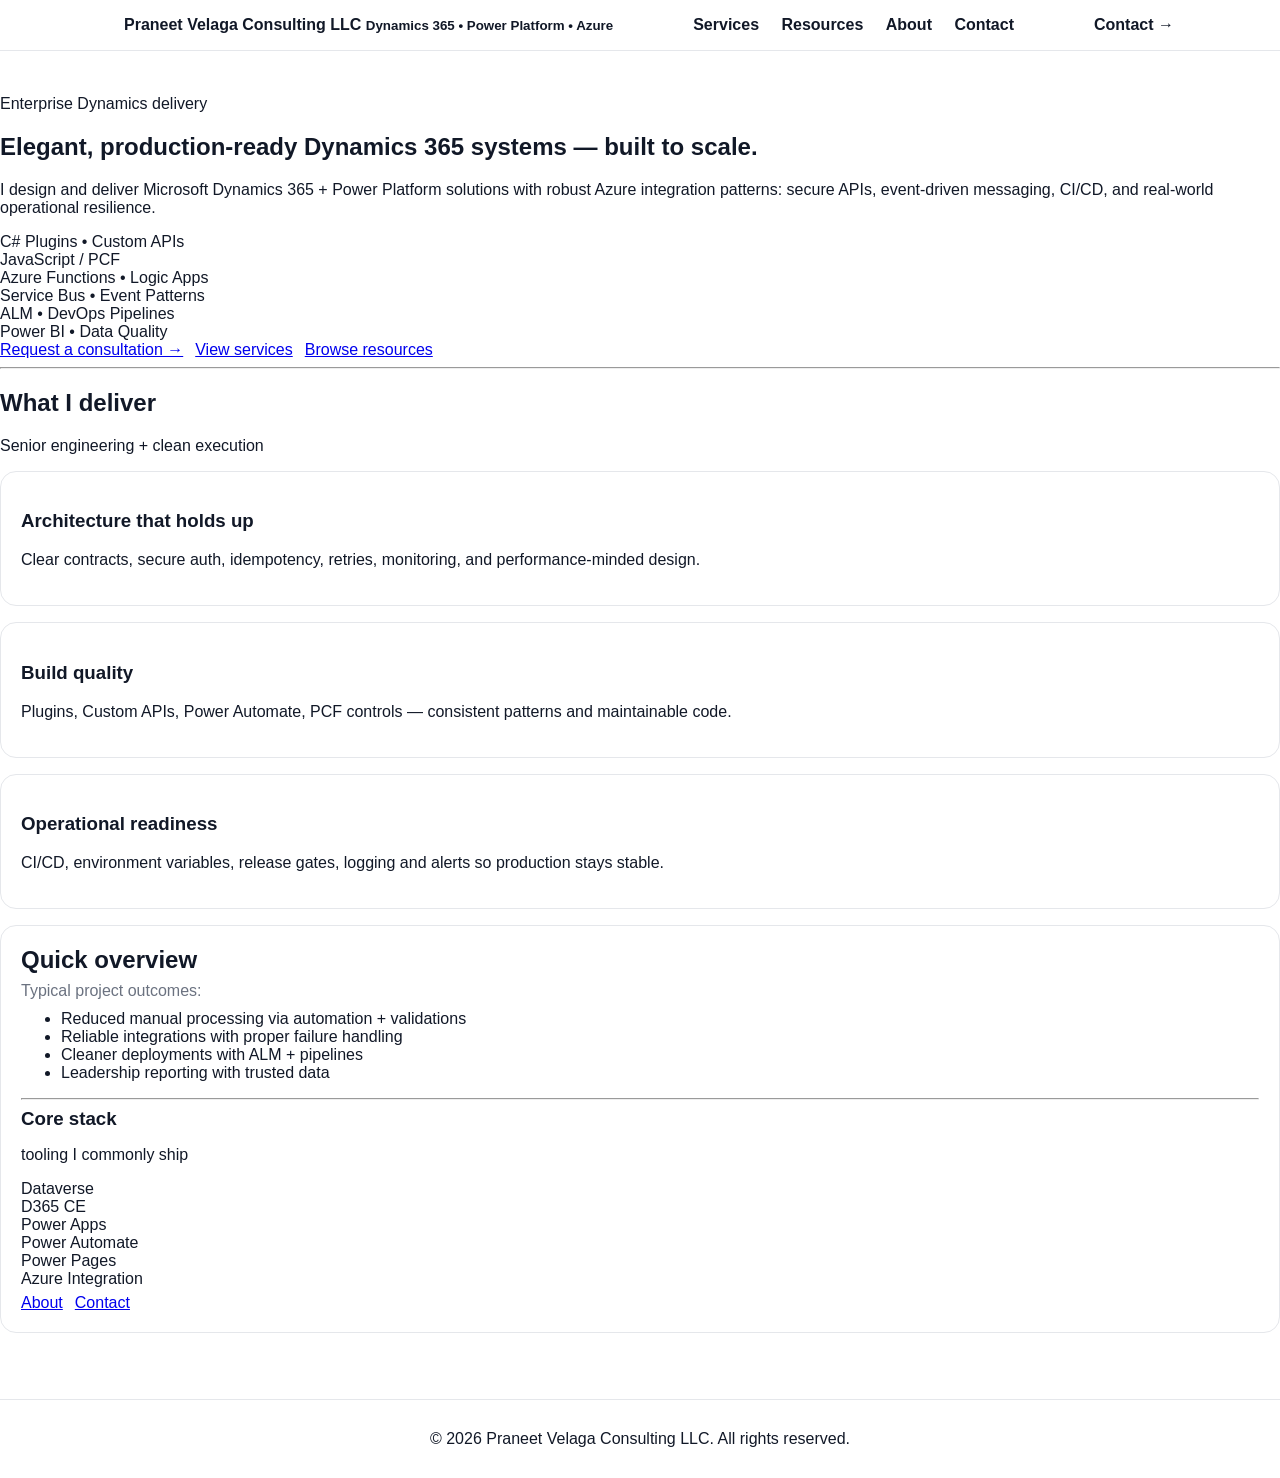
==== commit d0d78a1c: "Add files via upload" ====
--- a/index.html
+++ b/index.html
@@ -1,49 +1,120 @@
-
-<!DOCTYPE html>
-<html>
+<!doctype html>
+<html lang="en">
 <head>
-<title>Praneet Velaga Consulting LLC</title>
-<link rel="stylesheet" href="assets/styles.css">
+  <meta charset="utf-8" />
+  <meta name="viewport" content="width=device-width, initial-scale=1" />
+  <title>Praneet Velaga Consulting LLC | Dynamics 365 &amp; Power Platform</title>
+  <meta name="description" content="Elegant Dynamics 365 consulting website with technical services and a curated resource hub." />
+  <link rel="stylesheet" href="assets/styles.css" />
+  <link rel="icon" href="assets/favicon.svg" type="image/svg+xml" />
 </head>
 <body>
+  <header>
+    <div class="nav">
+      <a class="brand" href="index.html">
+        <div class="logo" aria-hidden="true"></div>
+        <div>
+          Praneet Velaga Consulting LLC
+          <small>Dynamics 365 • Power Platform • Azure</small>
+        </div>
+      </a>
+      <nav class="navlinks">
+        <a href="services.html">Services</a>
+        <a href="resources.html">Resources</a>
+        <a href="about.html">About</a>
+        <a href="contact.html">Contact</a>
+      </nav>
+      <a class="cta" href="contact.html">Contact →</a>
+    </div>
+  </header>
 
-<header>
-<div class="nav">
-<div><strong>Praneet Velaga Consulting LLC</strong></div>
-<div>
-<a href="services.html">Services</a>
-<a href="resources.html">Resources</a>
-<a href="about.html">About</a>
-<a href="contact.html">Contact</a>
-</div>
-</div>
-</header>
+  <main class="wrap">
+    
+<section class="grid2" style="padding:44px 0 10px;">
+  <div>
+    <div class="kicker"><span class="kdot"></span> Enterprise Dynamics delivery</div>
+    <h1>Elegant, production‑ready Dynamics 365 systems — built to scale.</h1>
+    <p class="sub">
+      I design and deliver Microsoft Dynamics 365 + Power Platform solutions with robust Azure integration patterns:
+      secure APIs, event-driven messaging, CI/CD, and real-world operational resilience.
+    </p>
 
-<section class="hero">
-<h1>Enterprise Microsoft Dynamics 365 Engineering</h1>
-<p>Designing scalable Dynamics 365, Power Platform, and Azure integration architectures for enterprise organizations.</p>
+    <div class="pillrow">
+      <div class="pill">C# Plugins • Custom APIs</div>
+      <div class="pill">JavaScript / PCF</div>
+      <div class="pill">Azure Functions • Logic Apps</div>
+      <div class="pill">Service Bus • Event Patterns</div>
+      <div class="pill">ALM • DevOps Pipelines</div>
+      <div class="pill">Power BI • Data Quality</div>
+    </div>
+
+    <div style="display:flex; gap:12px; flex-wrap:wrap;">
+      <a class="cta" href="contact.html">Request a consultation →</a>
+      <a class="ghost" href="services.html">View services</a>
+      <a class="ghost" href="resources.html">Browse resources</a>
+    </div>
+
+    <hr class="sep"/>
+
+    <div class="sectiontitle">
+      <h2>What I deliver</h2>
+      <p>Senior engineering + clean execution</p>
+    </div>
+
+    <div class="grid3">
+      <div class="card item">
+        <h3>Architecture that holds up</h3>
+        <p>Clear contracts, secure auth, idempotency, retries, monitoring, and performance-minded design.</p>
+      </div>
+      <div class="card item">
+        <h3>Build quality</h3>
+        <p>Plugins, Custom APIs, Power Automate, PCF controls — consistent patterns and maintainable code.</p>
+      </div>
+      <div class="card item">
+        <h3>Operational readiness</h3>
+        <p>CI/CD, environment variables, release gates, logging and alerts so production stays stable.</p>
+      </div>
+    </div>
+  </div>
+
+  <div class="card">
+    <h2 style="margin:0 0 8px;">Quick overview</h2>
+    <p class="small" style="margin:0; color:var(--muted)">Typical project outcomes:</p>
+    <ul class="list" style="margin-top:10px;">
+      <li>Reduced manual processing via automation + validations</li>
+      <li>Reliable integrations with proper failure handling</li>
+      <li>Cleaner deployments with ALM + pipelines</li>
+      <li>Leadership reporting with trusted data</li>
+    </ul>
+
+    <hr class="sep"/>
+
+    <div class="sectiontitle" style="margin-top:0;">
+      <h3 style="margin:0;">Core stack</h3>
+      <p>tooling I commonly ship</p>
+    </div>
+    <div class="pillrow" style="margin-top:10px;">
+      <div class="pill">Dataverse</div>
+      <div class="pill">D365 CE</div>
+      <div class="pill">Power Apps</div>
+      <div class="pill">Power Automate</div>
+      <div class="pill">Power Pages</div>
+      <div class="pill">Azure Integration</div>
+    </div>
+
+    <div style="display:flex; gap:12px; flex-wrap:wrap; margin-top:6px;">
+      <a class="ghost" href="about.html">About</a>
+      <a class="ghost" href="contact.html">Contact</a>
+    </div>
+  </div>
 </section>
 
-<section class="section">
-<div class="card">
-<h3>Dynamics 365 Development</h3>
-<p>Plugins, Custom APIs, Dataverse architecture, performance optimization.</p>
-</div>
+    <footer>
+      <div class="small">© <span id="year"></span> Praneet Velaga Consulting LLC. All rights reserved.</div>
+    </footer>
+  </main>
 
-<div class="card">
-<h3>Azure Integrations</h3>
-<p>Service Bus, Azure Functions, Logic Apps, secure enterprise integrations.</p>
-</div>
-
-<div class="card">
-<h3>Power Platform</h3>
-<p>Power Apps, Power Automate, Power BI enterprise solutions.</p>
-</div>
-</section>
-
-<footer>
-© 2026 Praneet Velaga Consulting LLC
-</footer>
-
+  <script src="assets/site.js"></script>
+  
 </body>
 </html>
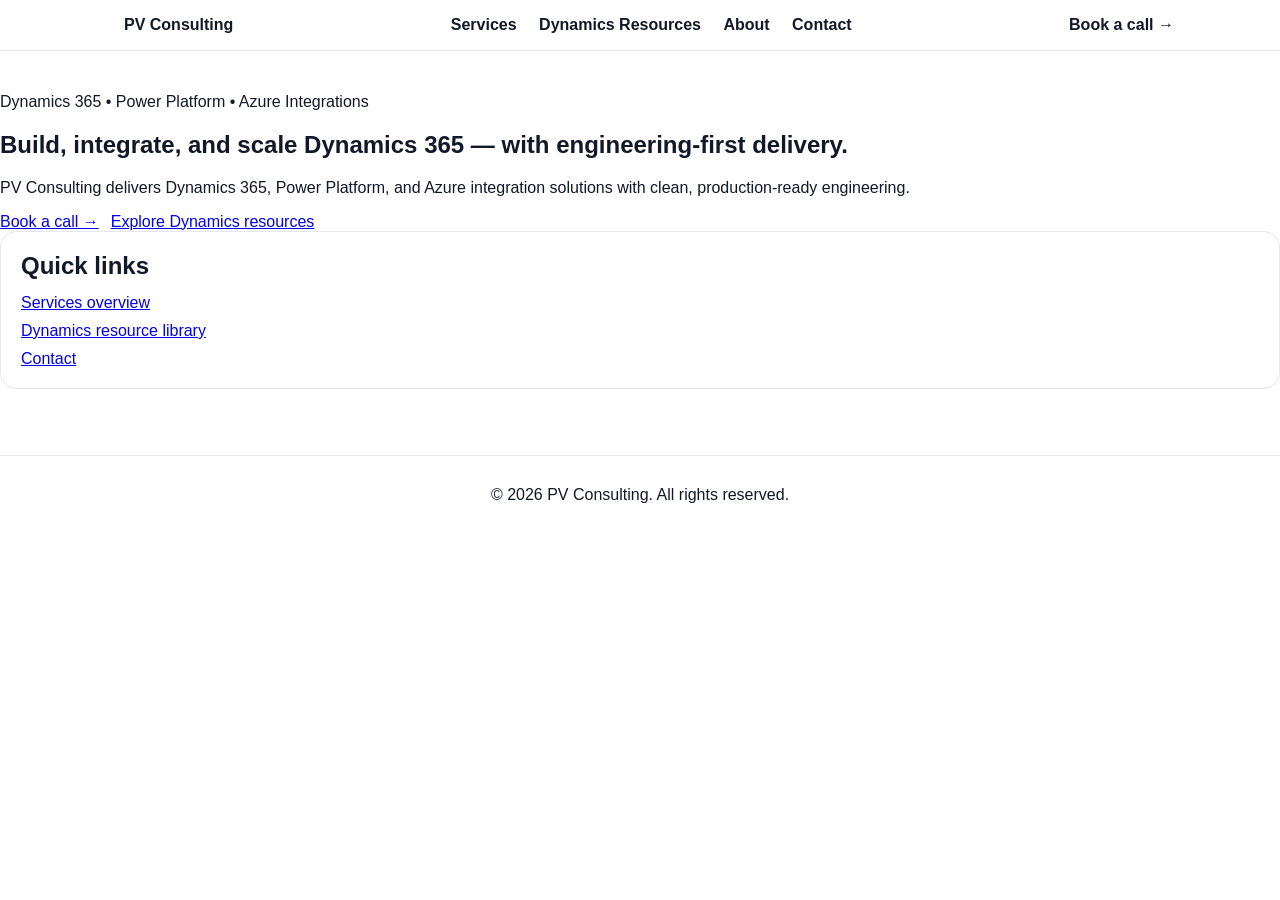
==== commit 4251438d: "Add files via upload" ====
--- a/index.html
+++ b/index.html
@@ -3,118 +3,47 @@
 <head>
   <meta charset="utf-8" />
   <meta name="viewport" content="width=device-width, initial-scale=1" />
-  <title>Praneet Velaga Consulting LLC | Dynamics 365 &amp; Power Platform</title>
-  <meta name="description" content="Elegant Dynamics 365 consulting website with technical services and a curated resource hub." />
+  <title>PV Consulting | Dynamics 365 &amp; Power Platform</title>
+  <meta name="description" content="PV Consulting website." />
   <link rel="stylesheet" href="assets/styles.css" />
   <link rel="icon" href="assets/favicon.svg" type="image/svg+xml" />
 </head>
 <body>
   <header>
     <div class="nav">
-      <a class="brand" href="index.html">
-        <div class="logo" aria-hidden="true"></div>
-        <div>
-          Praneet Velaga Consulting LLC
-          <small>Dynamics 365 • Power Platform • Azure</small>
-        </div>
-      </a>
+      <a class="brand" href="index.html"><div class="logo" aria-hidden="true"></div><div>PV Consulting</div></a>
       <nav class="navlinks">
         <a href="services.html">Services</a>
-        <a href="resources.html">Resources</a>
+        <a href="resources.html">Dynamics Resources</a>
         <a href="about.html">About</a>
         <a href="contact.html">Contact</a>
       </nav>
-      <a class="cta" href="contact.html">Contact →</a>
+      <a class="cta" href="https://calendly.com/your-calendly-link" target="_blank" rel="noopener">Book a call →</a>
     </div>
   </header>
-
   <main class="wrap">
-    
-<section class="grid2" style="padding:44px 0 10px;">
+    <section class="grid2" style="padding:42px 0 10px;">
   <div>
-    <div class="kicker"><span class="kdot"></span> Enterprise Dynamics delivery</div>
-    <h1>Elegant, production‑ready Dynamics 365 systems — built to scale.</h1>
-    <p class="sub">
-      I design and deliver Microsoft Dynamics 365 + Power Platform solutions with robust Azure integration patterns:
-      secure APIs, event-driven messaging, CI/CD, and real-world operational resilience.
-    </p>
-
-    <div class="pillrow">
-      <div class="pill">C# Plugins • Custom APIs</div>
-      <div class="pill">JavaScript / PCF</div>
-      <div class="pill">Azure Functions • Logic Apps</div>
-      <div class="pill">Service Bus • Event Patterns</div>
-      <div class="pill">ALM • DevOps Pipelines</div>
-      <div class="pill">Power BI • Data Quality</div>
-    </div>
-
+    <div class="kicker">Dynamics 365 • Power Platform • Azure Integrations</div>
+    <h1>Build, integrate, and scale Dynamics 365 — with engineering-first delivery.</h1>
+    <p class="sub">PV Consulting delivers Dynamics 365, Power Platform, and Azure integration solutions with clean, production-ready engineering.</p>
     <div style="display:flex; gap:12px; flex-wrap:wrap;">
-      <a class="cta" href="contact.html">Request a consultation →</a>
-      <a class="ghost" href="services.html">View services</a>
-      <a class="ghost" href="resources.html">Browse resources</a>
-    </div>
-
-    <hr class="sep"/>
-
-    <div class="sectiontitle">
-      <h2>What I deliver</h2>
-      <p>Senior engineering + clean execution</p>
-    </div>
-
-    <div class="grid3">
-      <div class="card item">
-        <h3>Architecture that holds up</h3>
-        <p>Clear contracts, secure auth, idempotency, retries, monitoring, and performance-minded design.</p>
-      </div>
-      <div class="card item">
-        <h3>Build quality</h3>
-        <p>Plugins, Custom APIs, Power Automate, PCF controls — consistent patterns and maintainable code.</p>
-      </div>
-      <div class="card item">
-        <h3>Operational readiness</h3>
-        <p>CI/CD, environment variables, release gates, logging and alerts so production stays stable.</p>
-      </div>
+      <a class="cta" href="https://calendly.com/your-calendly-link" target="_blank" rel="noopener">Book a call →</a>
+      <a class="btn" href="resources.html">Explore Dynamics resources</a>
     </div>
   </div>
-
   <div class="card">
-    <h2 style="margin:0 0 8px;">Quick overview</h2>
-    <p class="small" style="margin:0; color:var(--muted)">Typical project outcomes:</p>
-    <ul class="list" style="margin-top:10px;">
-      <li>Reduced manual processing via automation + validations</li>
-      <li>Reliable integrations with proper failure handling</li>
-      <li>Cleaner deployments with ALM + pipelines</li>
-      <li>Leadership reporting with trusted data</li>
-    </ul>
-
-    <hr class="sep"/>
-
-    <div class="sectiontitle" style="margin-top:0;">
-      <h3 style="margin:0;">Core stack</h3>
-      <p>tooling I commonly ship</p>
-    </div>
-    <div class="pillrow" style="margin-top:10px;">
-      <div class="pill">Dataverse</div>
-      <div class="pill">D365 CE</div>
-      <div class="pill">Power Apps</div>
-      <div class="pill">Power Automate</div>
-      <div class="pill">Power Pages</div>
-      <div class="pill">Azure Integration</div>
-    </div>
-
-    <div style="display:flex; gap:12px; flex-wrap:wrap; margin-top:6px;">
-      <a class="ghost" href="about.html">About</a>
-      <a class="ghost" href="contact.html">Contact</a>
+    <h2 style="margin:0 0 8px;">Quick links</h2>
+    <div style="margin-top:14px; display:grid; gap:10px;">
+      <a class="btn" href="services.html">Services overview</a>
+      <a class="btn" href="resources.html">Dynamics resource library</a>
+      <a class="btn" href="contact.html">Contact</a>
     </div>
   </div>
 </section>
-
-    <footer>
-      <div class="small">© <span id="year"></span> Praneet Velaga Consulting LLC. All rights reserved.</div>
-    </footer>
+    <footer><div class="small">© <span id="year"></span> PV Consulting. All rights reserved.</div></footer>
   </main>
-
   <script src="assets/site.js"></script>
   
 </body>
-</html>
+</html>
